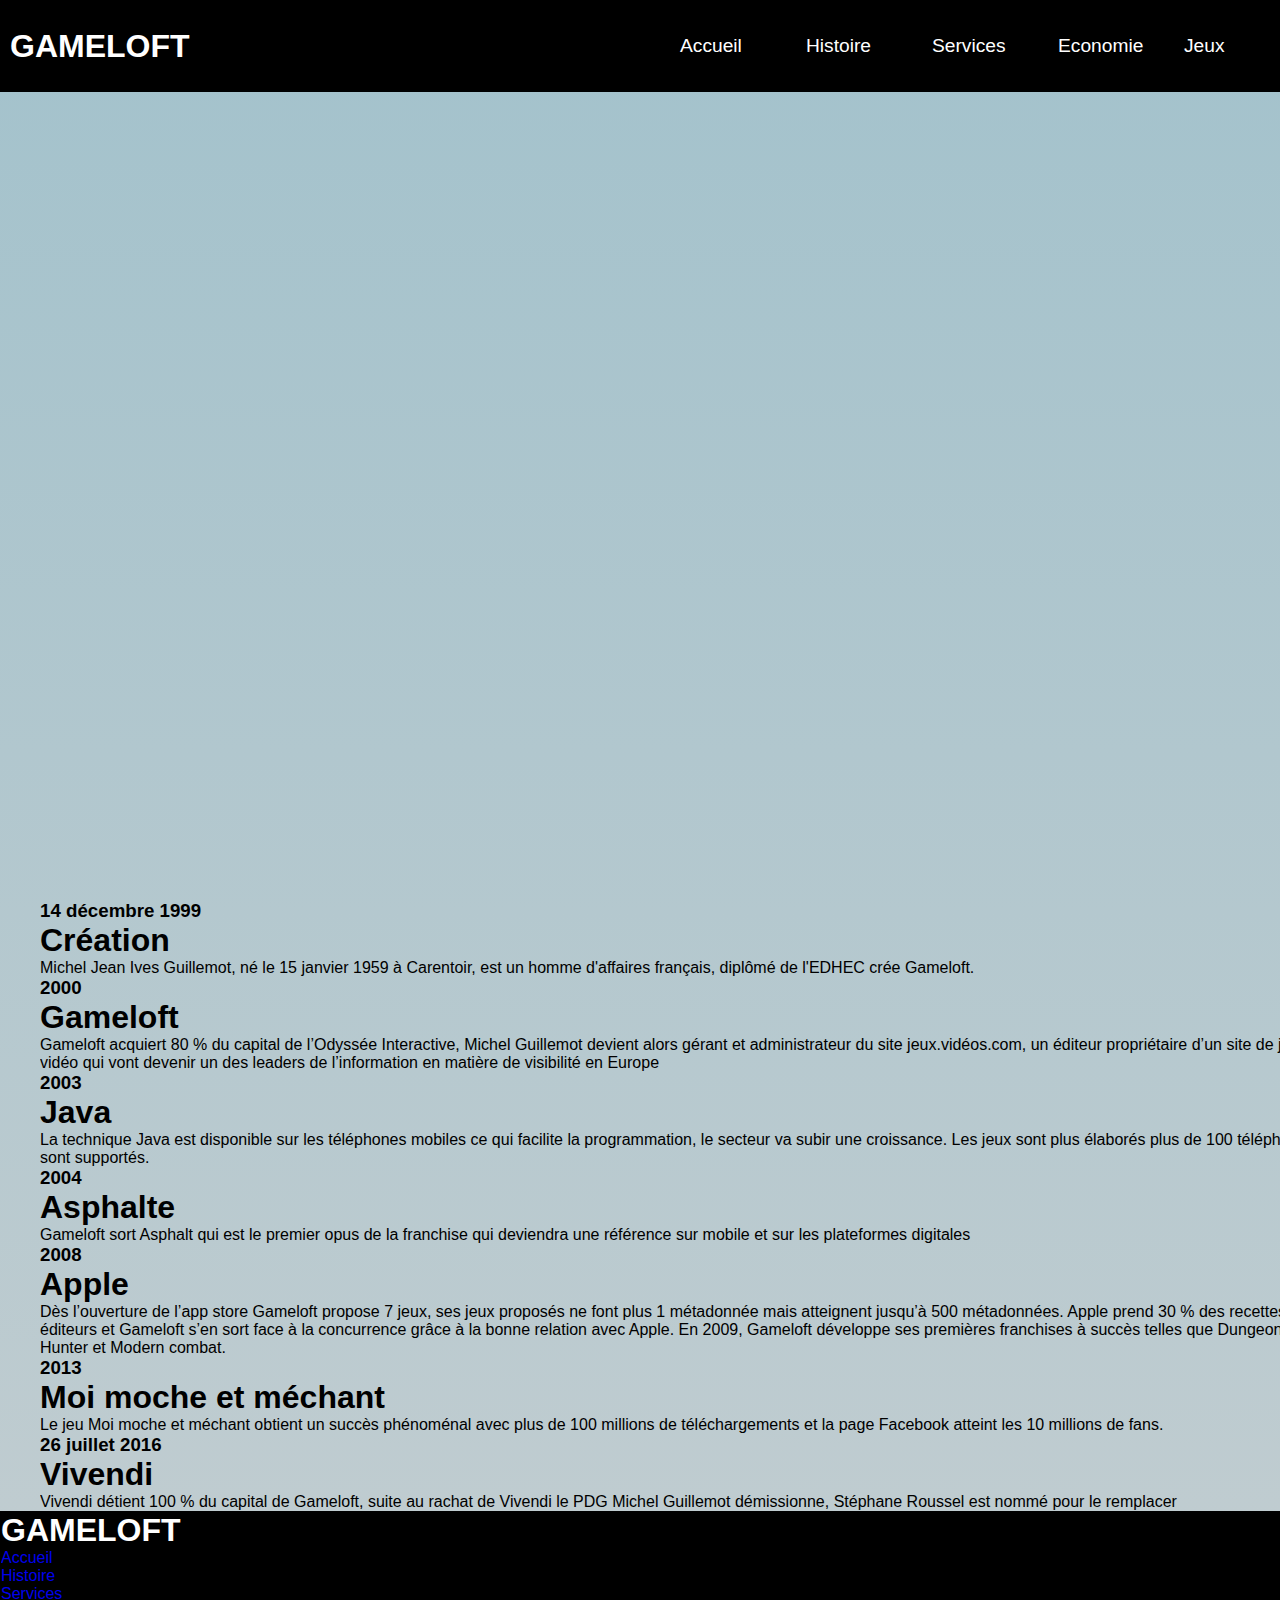
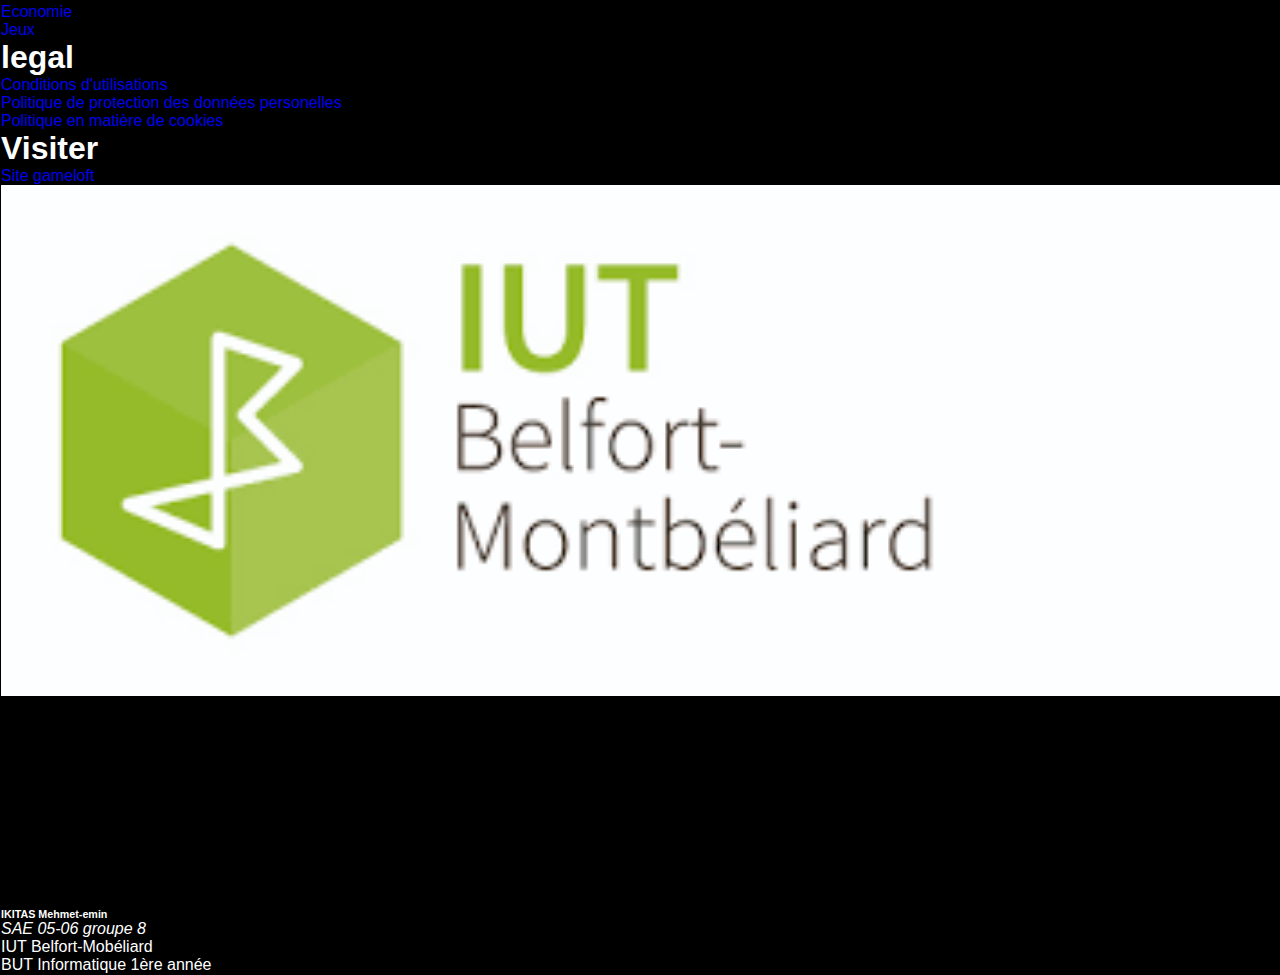
==== Histoire.html @ 2a23d39d "Add files via upload" ====
<!DOCTYPE html>
<html lang="fr">
<head>
    <meta charset="UTF-8">
    <meta http-equiv="X-UA-Compatible" content="IE=edge">
    <meta name="viewport" content="width=device-width, initial-scale=1.0">
    <link rel="stylesheet" href="style.css">
    <link rel="icon" href="gameloft1.png">
    <title>Histoire de Gameloft</title>
</head>
<body>
  <header>
  <nav class="navbar"> 
    <a href="#" class="titre"> GAMELOFT</a>
    <div class="nav-links">
        <ul>
            <li><a href="pageacueil.gameloft">Accueil</a></li>
            <li><a href="Histoire.html">Histoire</a></li>
            <li><a href="Service.html">Services</a></li>
            <li><a href="PageEconomie.html">Economie</a></li>
            <li><a href="jeu.html">Jeux</a></li>

        </ul>
    </div>
  </nav>
</header>
    <div class="container">
        <div class="timeline">
          <ul>
            <li>
              <div class="timeline-content">
                <h3 class="date">14 décembre 1999</h3>
                <h1>Création</h1>
                <p> Michel Jean Ives Guillemot, né le 15 janvier 1959 à Carentoir, est un homme d'affaires français, diplômé de l'EDHEC crée Gameloft.</p>
              </div>
            </li>
            <li>
              <div class="timeline-content">
                <h3 class="date">2000</h3>
                <h1>Gameloft</h1>
                <p>Gameloft acquiert 80 % du capital de l’Odyssée Interactive, Michel Guillemot devient alors gérant et administrateur du site jeux.vidéos.com, un éditeur propriétaire d’un site de jeux vidéo qui vont devenir un des leaders de l’information en matière de visibilité en Europe</p>
              </div>
            </li>
            <li>
              <div class="timeline-content">
                <h3 class="date">2003</h3>
                <h1>Java</h1>
                <p>La technique Java est disponible sur les téléphones mobiles ce qui facilite la programmation, le secteur va subir une croissance.
                    Les jeux sont plus élaborés plus de 100 téléphones sont supportés.</p>
              </div>
            </li>
            <li>
              <div class="timeline-content">
                <h3 class="date">2004</h3>
                <h1>Asphalte</h1>
                <p>Gameloft sort Asphalt qui est le premier opus de la franchise qui deviendra une référence sur mobile et sur les plateformes digitales</p>
              </div>
            </li>
            <li>
                <div class="timeline-content">
                  <h3 class="date">2008</h3>
                  <h1>Apple</h1>
                  <p>Dès l’ouverture de l’app store Gameloft propose 7
                    jeux, ses jeux proposés ne font plus 1 métadonnée mais atteignent jusqu’à 500 métadonnées. Apple prend 30 % des recettes des éditeurs et Gameloft s’en sort face à la concurrence grâce à la bonne relation avec Apple. En 2009, Gameloft développe ses premières franchises à succès telles que Dungeon Hunter et Modern combat.</p>
                </div>
              </li>
              <li>
                <div class="timeline-content">
                  <h3 class="date">2013</h3>
                  <h1>Moi moche et méchant</h1>
                  <p>Le jeu Moi moche et méchant obtient un succès phénoménal avec plus de 100 millions de téléchargements et la page Facebook atteint les 10 millions de fans.</p>
                </div>
              </li>
              <li>
                <div class="timeline-content">
                  <h3 class="date">26 juillet 2016</h3>
                  <h1>Vivendi</h1>
                  <p>Vivendi détient 100 % du capital de Gameloft, suite au rachat de Vivendi le PDG Michel Guillemot démissionne, Stéphane Roussel est nommé pour le remplacer</p>
                </div>
              </li>
          </ul>
        </div>
      </div>
<div class="basdepage">
  <footer>
    <h1>GAMELOFT</h1>
            <div class="py"><a href="pageacueilgameloft.html">Accueil</a></div>
            <div class="py"><a href="Histoire.html">Histoire</a></div>
            <div class="py"><a href="Service.html">Services</a></div>
            <div class="py"><a href="PageEconomie.html">Economie</a></div>
            <div class="py"><a href="jeu.html">Jeux</a></div>
            <div class="condition"><h1> legal</h1></div>
            <div class="condition"><a href="https://www.gameloft.com/fr/conditions-of-use">Conditions d'utilisations</a></div>
            <div class="condition"><a href="https://www.gameloft.com/fr/privacy-notice"> Politique de protection des données personelles</a></div>
            <div class="condition"><a href="https://www.gameloft.com/fr/legal/showcase-cookie-policy"> Politique en matière de cookies</a></div>
            <div class="Visiter"><h1>Visiter</h1></div>
            <div class="Visiter"><a href="https://www.fr.gameloft.com/">Site gameloft</a></div>
            <div class="image"><img src="logo1.png" alt="image IUT Belfort-Mobéliard"></div>
            <div class="image"><img src="logo2.jpeg" class="image2" alt="image BUT Informatique"></div>
            <div class="texte"><h6> IKITAS Mehmet-emin</h6></div>
            <div class="texte"><p> <i>SAE 05-06 groupe 8</i> </p></div>
            <div class="texte"><p> IUT Belfort-Mobéliard</p></div>
            <div class="texte"><p> BUT Informatique 1ère année</p></div>
          </footer>
</div>


    
</body>
</html>
---- style.css ----
*{
    margin: 0;
    padding: 0;
    list-style: none;
    text-decoration: none;
    font-family: helvetica;
    width: 100%;
    overflow-x: hidden;
    
}
header{
    height: 100vh;
    width: 10em;
    background-size: cover;

}
.navbar{
    position: fixed;
    padding: 10px;
    display: flex;
    justify-content: space-between;
    align-items: center;
    width: 100%;
    box-sizing:border-box ;
    background-color: black;
    
}
.navbar a {
    color: white;
}
.navbar .titre{
    font-size: 2em;
    font-weight: bold;
}
.navbar .nav-links ul {
    display: flex;

}
li{
    padding:0px 40px;
    
}
.navbar .menuhamburger{
    display: none;
    position: absolute;
    top: 50px;
    right: 50px;
    width: 35px;
}
@media screen and (max-width:800px) {
    .navbar .menuhamburger{
        display: block;
    }
    .nav-links{
        top: 0;
        left: 0;
        position: absolute;
        background-color: rgb(228, 222, 222);
        backdrop-filter: blur(7px);
        height: 100vh;
        width: 100%;
        display: flex;
        justify-content: center;
        align-items: center;
        margin-left: -100% ;
        transition: all 0,5s ease;

    }
    .navbar{
        padding: 0;
    }
    .navbar .titre{
        position: absolute;
        top : 50px;
        left: 50px;
    }
    .nav-links ul{
        display: flex;
        flex-direction: column;
        align-items: center;
    }
    
}
.navbar .menuhamburger{
    position: absolute;
    top: 50px;
    right: 50px;
    width: 35px;
}
.navbar .nav-links ul li {
    margin: 25px 0;
    font-size: 1.2em;

}
.nav-links.mobile-menu{
    margin-left: 0;
}

video{
    position:relative;
    max-width:100%;
    margin: 93px 0px 0px 0px;
    z-index: -100;
    
}


main img {
    position: relative;
    top: -188px;
    left: 428px;
    height: 204px;
    width: 378px;
    z-index: -120;
}
main h3{
    position: absolute;
    top: 416px;
    left: 433px;
    margin: 674px 0 0 0;
    color: rgb(32, 32, 32);
    font-size: 2em;
    z-index: -99;

    
}
main p{
    position: absolute;
    top: 601px;
    margin: 550px -465px 0;
    left: 474px;
    display: flex;
    align-items: center;

    text-align: center;
    font-size: 1.2em;
    z-index: -2;
    
    
}

.mission{
    position: relative;
    top: -350px;
    z-index: -20;

}
.donnees{
    position: absolute;
    top: 717px;
    left: 5px;
    margin: 910px 0 0 0;
    text-align: center;
    
}
footer{
    background-color: black; 
    color: white;
    font-size: 1em;
    position: relative;
    padding: 1px;


    
}
footer .nav{
    padding: 10px;
    display: flex;
    justify-content: space-between;
    align-items: center;
    width: 100%;
    box-sizing:border-box ;
    background-color: black;
}
.nav a{
    color: white;

}
 .title{
    font-size: 2em;
    font-weight: bold;
    color: white;
}

.nav ul {
    display: flex;

}
.nav li{
    padding:0px 75px;
}
.nav ul li {
    margin: 25px 0;
    font-size: 1.2em;

} video :before{
    background-color: black;
}
body{
    background: linear-gradient(#a3c2cc,lightgrey);
}
.image2{
    position: relative;
    top: -633px;
    left: 428px;
    height: 204px;
    width: 378px;
    z-index: -110;
    

}
.overlay {
    background-color: #00000042;
    
}
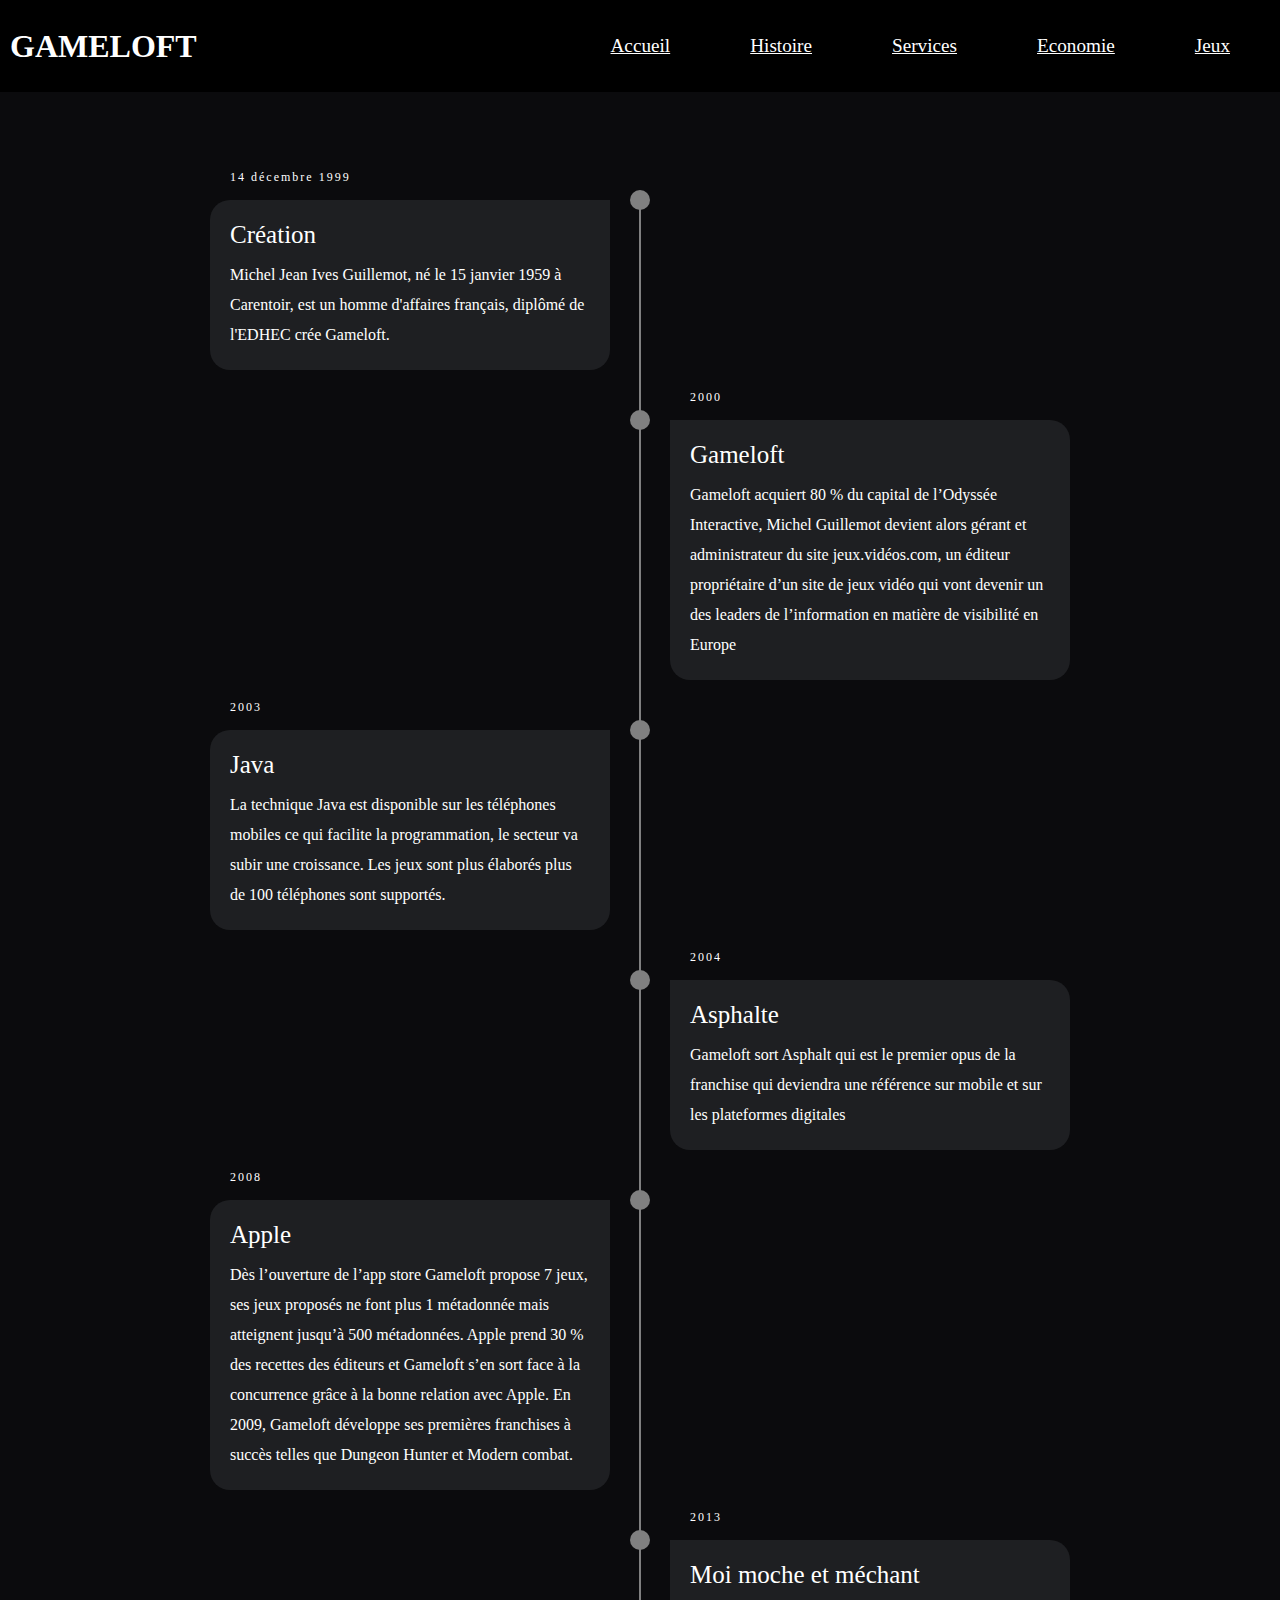
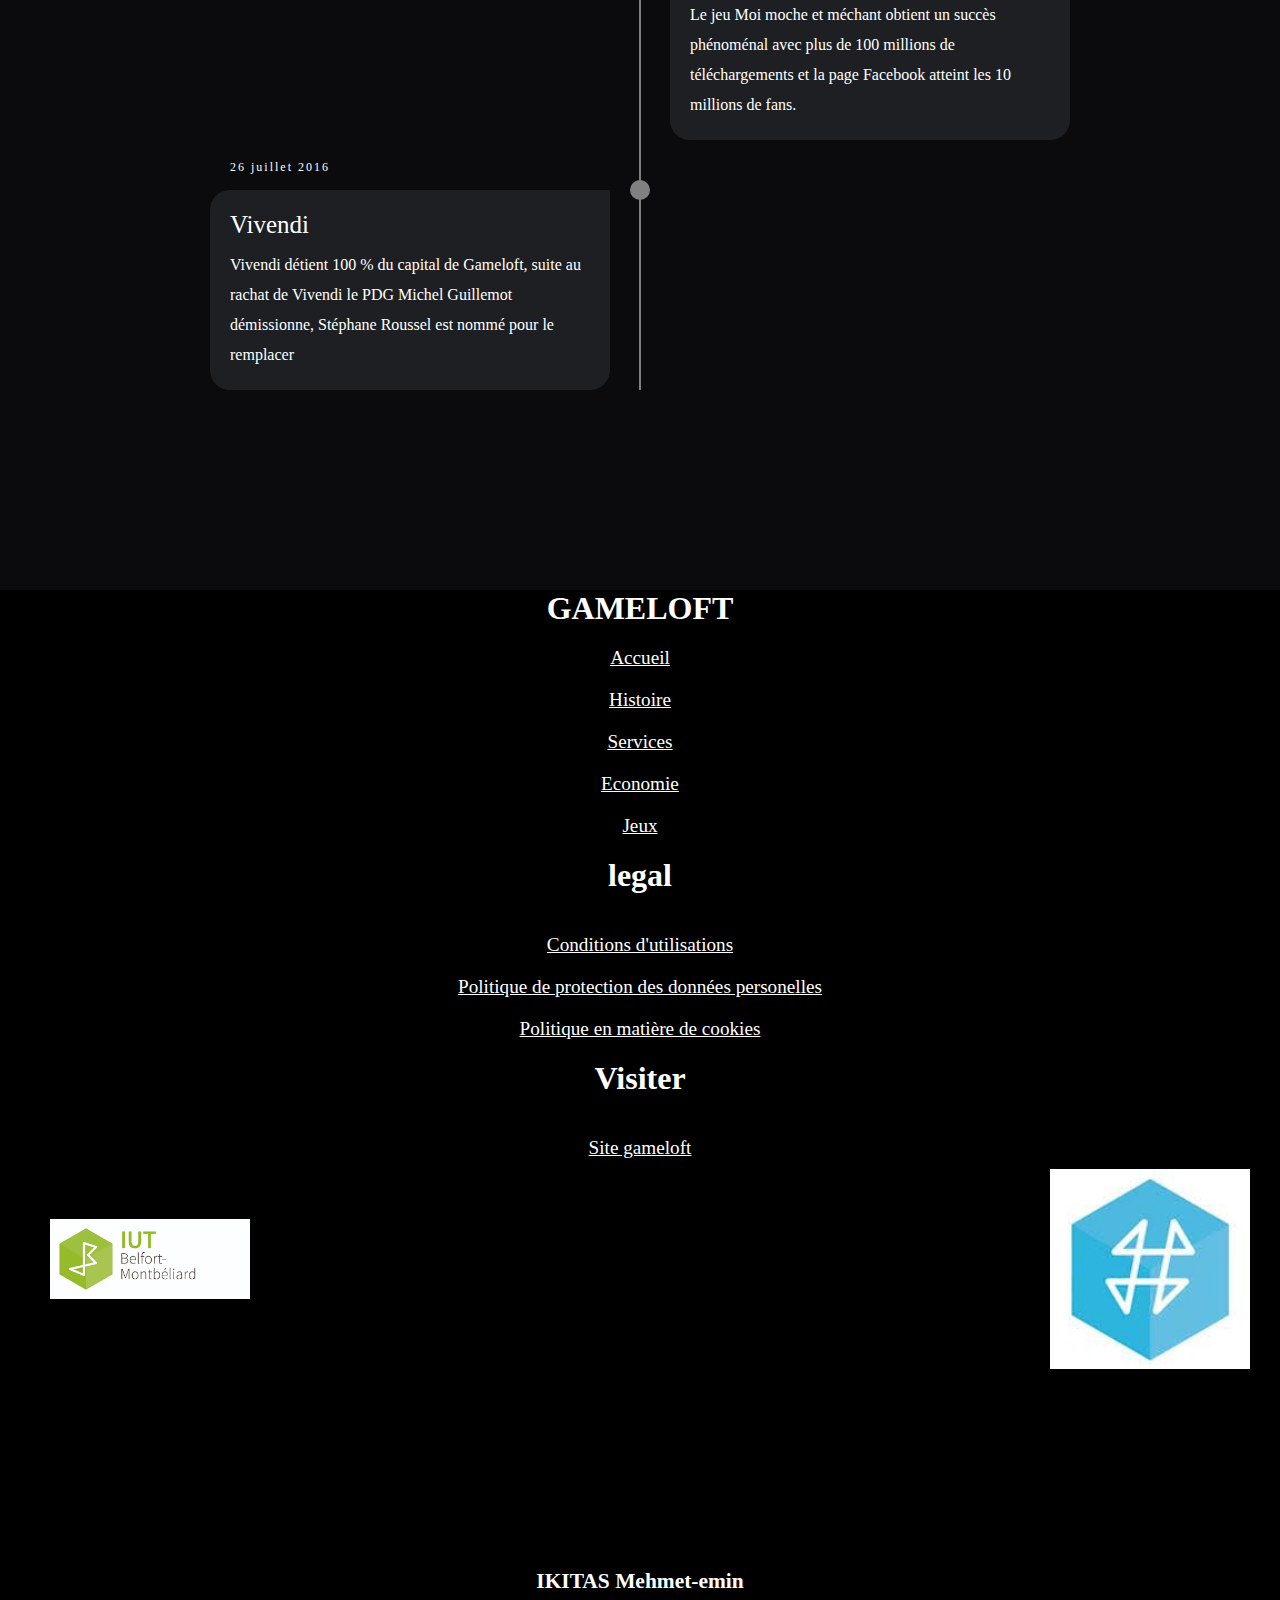
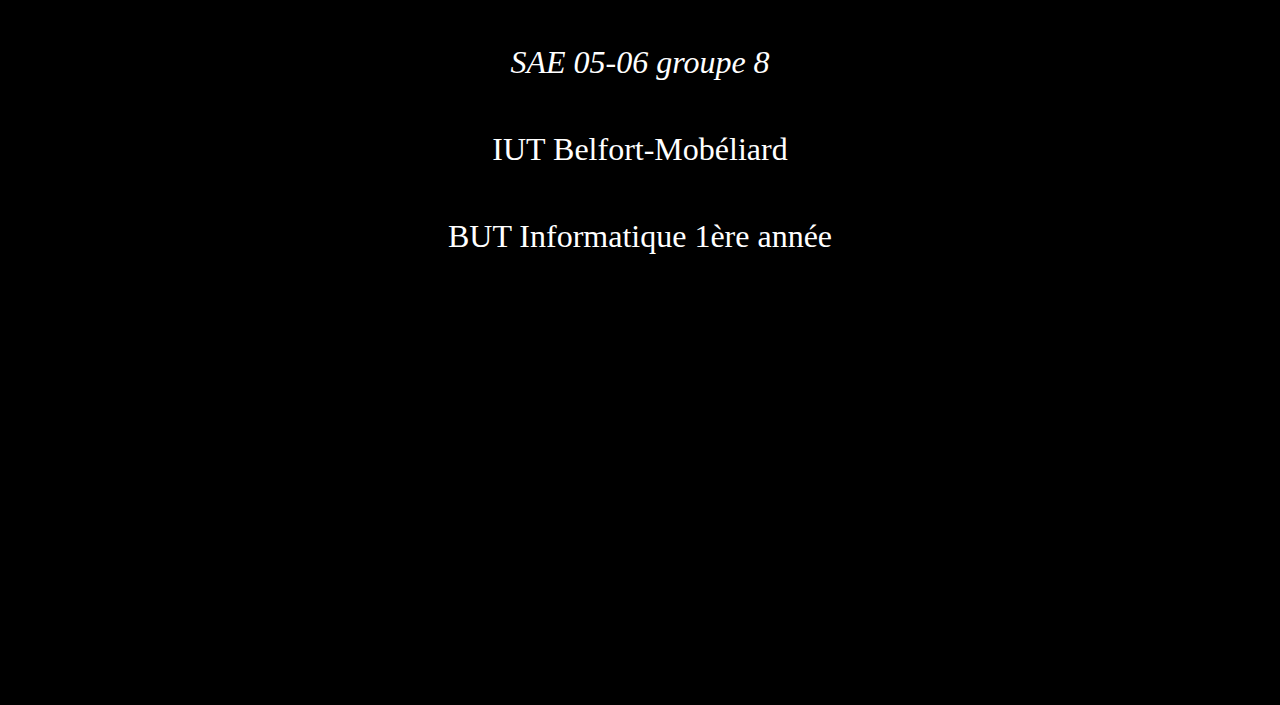
==== commit 3f95285d: "Update Histoire.html" ====
--- a/Histoire.html
+++ b/Histoire.html
@@ -14,7 +14,7 @@
     <a href="#" class="titre"> GAMELOFT</a>
     <div class="nav-links">
         <ul>
-            <li><a href="pageacueil.gameloft">Accueil</a></li>
+            <li><a href="pageacueilgameloft.html">Accueil</a></li>
             <li><a href="Histoire.html">Histoire</a></li>
             <li><a href="Service.html">Services</a></li>
             <li><a href="PageEconomie.html">Economie</a></li>
@@ -107,4 +107,4 @@
 
     
 </body>
-</html>+</html>
--- a/style.css
+++ b/style.css
@@ -1,19 +1,24 @@
-*{
+
+* {
     margin: 0;
     padding: 0;
     list-style: none;
     text-decoration: none;
-    font-family: helvetica;
+    box-sizing: border-box;
     width: 100%;
-    overflow-x: hidden;
-    
-}
-header{
-    height: 100vh;
-    width: 10em;
+  }
+  html,body{
+    height: 100%;
+  }
+  html {
+    font-family: "Montserrat";
+  }
+  header{
+    width: 1em;
     background-size: cover;
 
 }
+
 .navbar{
     position: fixed;
     padding: 10px;
@@ -23,7 +28,7 @@
     width: 100%;
     box-sizing:border-box ;
     background-color: black;
-    
+    z-index: 2;
 }
 .navbar a {
     color: white;
@@ -40,185 +45,223 @@
     padding:0px 40px;
     
 }
-.navbar .menuhamburger{
-    display: none;
-    position: absolute;
-    top: 50px;
-    right: 50px;
-    width: 35px;
-}
-@media screen and (max-width:800px) {
-    .navbar .menuhamburger{
-        display: block;
-    }
-    .nav-links{
-        top: 0;
-        left: 0;
-        position: absolute;
-        background-color: rgb(228, 222, 222);
-        backdrop-filter: blur(7px);
-        height: 100vh;
-        width: 100%;
-        display: flex;
-        justify-content: center;
-        align-items: center;
-        margin-left: -100% ;
-        transition: all 0,5s ease;
-
-    }
-    .navbar{
-        padding: 0;
-    }
-    .navbar .titre{
-        position: absolute;
-        top : 50px;
-        left: 50px;
-    }
-    .nav-links ul{
-        display: flex;
-        flex-direction: column;
-        align-items: center;
-    }
-    
-}
-.navbar .menuhamburger{
-    position: absolute;
-    top: 50px;
-    right: 50px;
-    width: 35px;
-}
 .navbar .nav-links ul li {
     margin: 25px 0;
     font-size: 1.2em;
-
-}
-.nav-links.mobile-menu{
-    margin-left: 0;
-}
-
-video{
-    position:relative;
-    max-width:100%;
-    margin: 93px 0px 0px 0px;
-    z-index: -100;
-    
-}
-
-
-main img {
-    position: relative;
-    top: -188px;
-    left: 428px;
-    height: 204px;
-    width: 378px;
-    z-index: -120;
-}
-main h3{
-    position: absolute;
-    top: 416px;
-    left: 433px;
-    margin: 674px 0 0 0;
-    color: rgb(32, 32, 32);
-    font-size: 2em;
-    z-index: -99;
-
-    
-}
-main p{
-    position: absolute;
-    top: 601px;
-    margin: 550px -465px 0;
-    left: 474px;
+    text-decoration: underline;
+    color: white;
+
+}
+
+.nav-links li:hover{
+  transform: scale(1.3);
+  transition: all 0.3s ease-in-out;
+}
+
+  .container {
+    min-height: 100vh;
+    width: 100%;
     display: flex;
     align-items: center;
-
-    text-align: center;
-    font-size: 1.2em;
-    z-index: -2;
-    
-    
-}
-
-.mission{
+    justify-content: center;
+    padding: 200px 0;
+    background-color:#0b0b0d;
+    z-index: -100;
+  }
+  .timeline {
+    width: 80%;
+    height: auto;
+    max-width: 800px;
+    margin: 0 auto;
     position: relative;
-    top: -350px;
-    z-index: -20;
-
-}
-.donnees{
-    position: absolute;
-    top: 717px;
-    left: 5px;
-    margin: 910px 0 0 0;
-    text-align: center;
-    
-}
-footer{
-    background-color: black; 
+  
+  }
+  
+  .timeline ul {
+    list-style: none;
+  }
+  .timeline ul li {
+    padding: 20px;
+    background-color: #1e1f22;
     color: white;
-    font-size: 1em;
-    position: relative;
-    padding: 1px;
-
-
-    
-}
-footer .nav{
-    padding: 10px;
-    display: flex;
-    justify-content: space-between;
-    align-items: center;
-    width: 100%;
-    box-sizing:border-box ;
-    background-color: black;
-}
-.nav a{
-    color: white;
-
-}
- .title{
-    font-size: 2em;
-    font-weight: bold;
-    color: white;
-}
-
-.nav ul {
-    display: flex;
-
-}
-.nav li{
-    padding:0px 75px;
-}
-.nav ul li {
-    margin: 25px 0;
-    font-size: 1.2em;
-
-} video :before{
-    background-color: black;
-}
-body{
-    background: linear-gradient(#a3c2cc,lightgrey);
-}
-.image2{
-    position: relative;
-    top: -633px;
-    left: 428px;
-    height: 204px;
-    width: 378px;
-    z-index: -110;
-    
-
-}
-.overlay {
-    background-color: #00000042;
-    
-}
-
-
-   
-
-
-
-
-
-
+    border-radius: 10px;
+    margin-bottom: 20px;
+  }
+  .timeline ul li:last-child {
+    margin-bottom: 0;
+  }
+  .timeline-content h1 {
+    font-weight: 500;
+    font-size: 25px;
+    line-height: 30px;
+    margin-bottom: 10px;
+  }
+  .timeline-content p {
+    font-size: 16px;
+    line-height: 30px;
+    font-weight: 300;
+  }
+  .timeline-content .date {
+    font-size: 12px;
+    font-weight: 300;
+    margin-bottom: 10px;
+    letter-spacing: 2px;
+  }
+  @media only screen and (min-width: 768px) {
+    .timeline:before {
+      content: "";
+      position: absolute;
+      top: 0;
+      left: 50%;
+      transform: translateX(-50%);
+      width: 2px;
+      height: 100%;
+      background-color: gray;
+    }
+    .timeline ul li {
+      width: 50%;
+      position: relative;
+      margin-bottom: 50px;
+    }
+    .timeline ul li:nth-child(odd) {
+      float: left;
+      clear: right;
+      transform: translateX(-30px);
+      border-radius: 20px 0px 20px 20px;
+    }
+    .timeline ul li:nth-child(even) {
+      float: right;
+      clear: left;
+      transform: translateX(30px);
+      border-radius: 0px 20px 20px 20px;
+    }
+    .timeline ul li::before {
+      content: "";
+      position: absolute;
+      height: 20px;
+      width: 20px;
+      border-radius: 50%;
+      background-color: gray;
+      top: 0px;
+    }
+    .timeline ul li:nth-child(odd)::before {
+      transform: translate(50%, -50%);
+      right: -30px;
+    }
+    .timeline ul li:nth-child(even)::before {
+      transform: translate(-50%, -50%);
+      left: -30px;
+    }
+    .timeline-content .date {
+      position: absolute;
+      top: -30px;
+    }
+    .timeline ul li:hover::before {
+      background-color: aqua;
+    }
+  }
+.basdepage footer{
+  
+  padding: 300px 50px 50px ;
+
+  background: black;
+  flex-grow: 1;
+}
+
+.basdepage h1{
+  color: white;
+  font-size: 2em;
+  display: flex;
+  justify-content: center;
+  align-items: center;
+  position: relative;
+  top: -300px;
+  font-size: 2em;
+}
+.py a{
+  display: flex;
+  justify-content: center;
+  align-items: center;
+  color: white;
+  margin: 20px 0 0 0;
+  position: relative;
+  top: -300px;
+  font-size: 1.2em;
+  text-decoration: underline;
+
+
+}
+.py a:hover{
+  transform: scale(1.3);
+  transition: all 0.3s ease-in-out;
+
+}
+.condition h1{
+  margin: 20px 0 0 0;
+  font-size: 2em;
+}
+.condition a{
+  position: relative;
+  top: -280px;
+  display: flex;
+  justify-content: center;
+  align-items: center;
+  color: white;
+  margin: 20px 0 0 0;
+  font-size: 1.2em;
+  text-decoration: underline;
+
+
+
+}
+.condition a:hover{
+  transform: scale(1.3);
+  transition: all 0.3s ease-in-out;
+}
+.Visiter a {
+  display: flex;
+  justify-content: center;
+  align-items: center;
+  color: white;
+  margin: 20px 0 0 0;
+  position: relative;
+  top: -260px;
+  font-size: 1.2em;
+  text-decoration: underline;
+
+
+}
+.Visiter h1{
+  position: relative;
+  top: -280px;
+  margin: 20px 0 0 0 ;
+  font-size:2em;
+
+}
+.Visiter a:hover{
+  transform: scale(1.3);
+  transition: all 0.3s ease-in-out;
+}
+.image {
+  height: 250px;
+  width: 200px;
+  position: relative;
+  top: -200px;
+
+}
+.image .image2{
+  position: relative;
+  top: -300px;
+  left: 1000px;
+
+}
+.texte {
+  position: relative;
+  color: white;
+  top: -400px;
+  font-size: 2em;
+  margin: 50px 0 0 0;
+  display: flex;
+  text-align: center;
+}
+  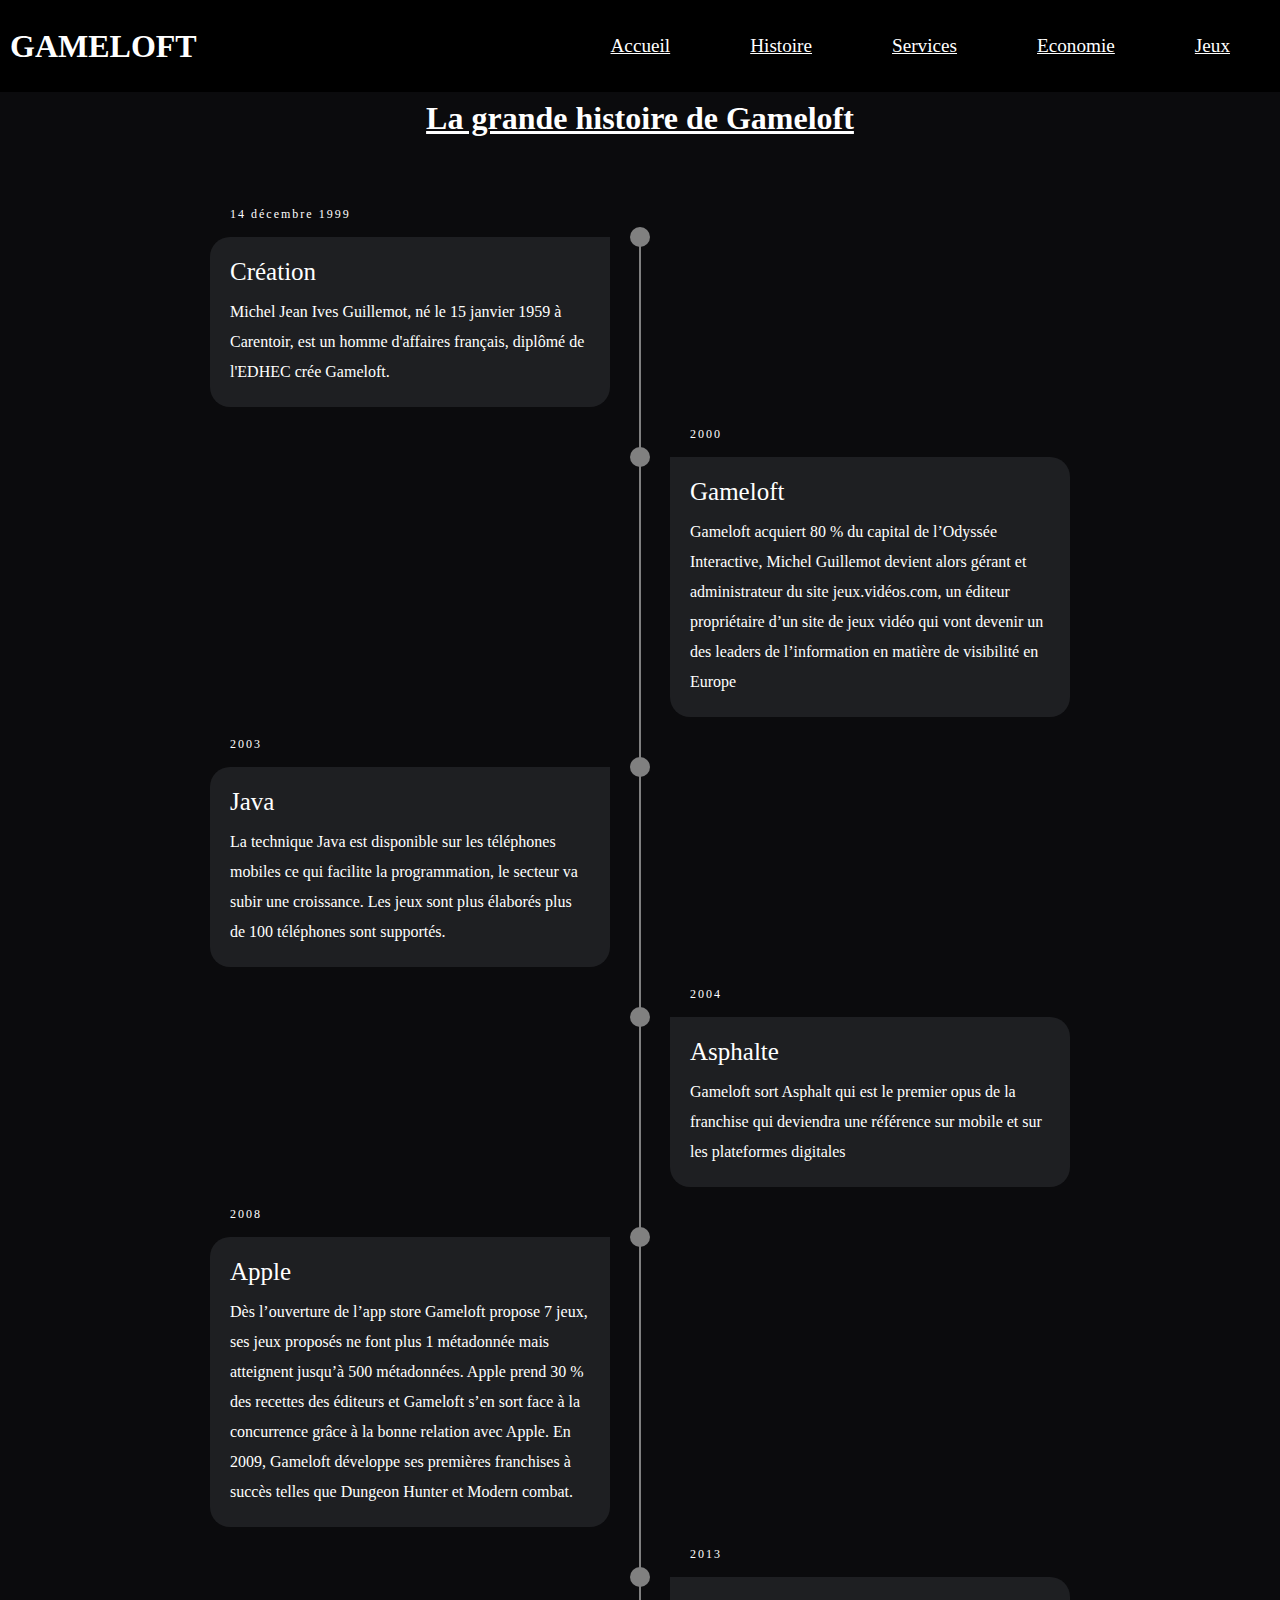
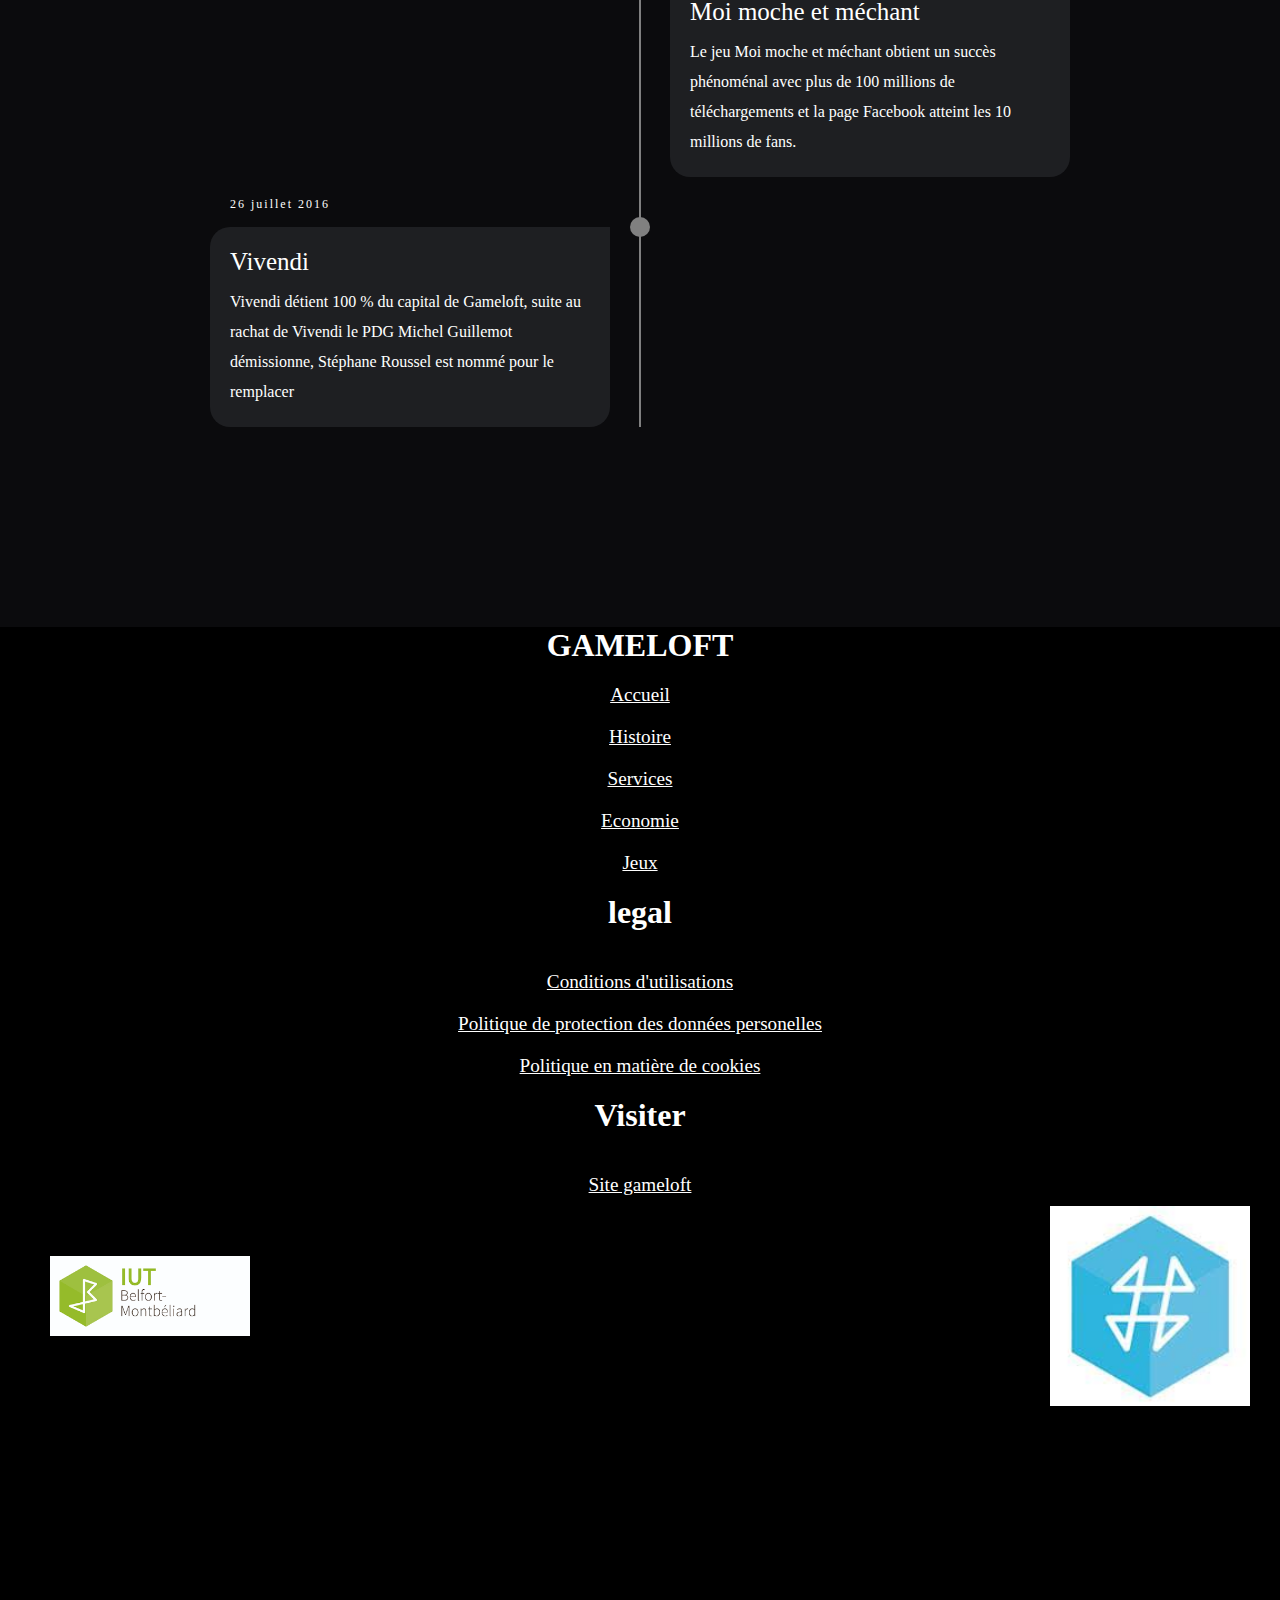
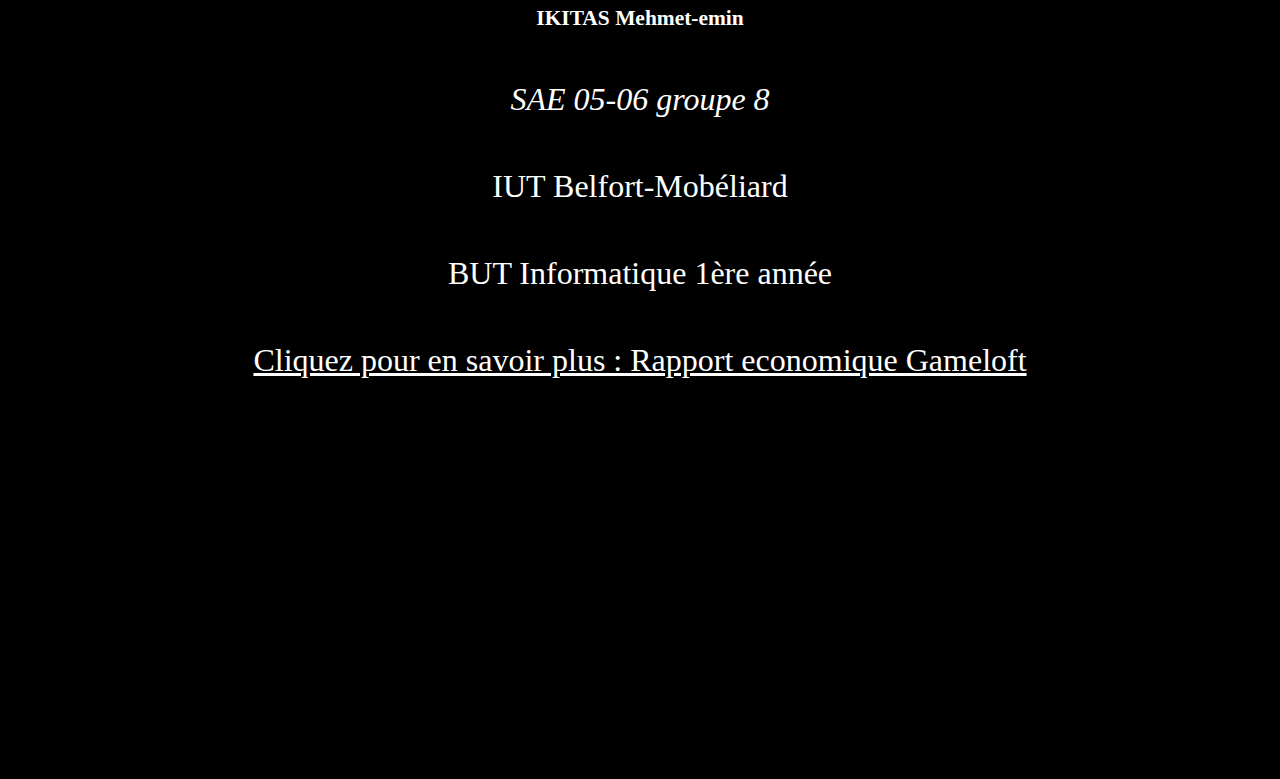
==== commit a12179c8: "Update Histoire.html" ====
--- a/Histoire.html
+++ b/Histoire.html
@@ -24,6 +24,7 @@
     </div>
   </nav>
 </header>
+    <div class="title"><h1>La grande histoire de Gameloft</h1></div>
     <div class="container">
         <div class="timeline">
           <ul>
@@ -101,6 +102,8 @@
             <div class="texte"><p> <i>SAE 05-06 groupe 8</i> </p></div>
             <div class="texte"><p> IUT Belfort-Mobéliard</p></div>
             <div class="texte"><p> BUT Informatique 1ère année</p></div>
+            <div class="rapport"><a href="Rapport_economique_gameloft_IKITAS_Mehmet-emin_SAE-05-06_groupe8_S1(1).pdf">Cliquez pour en savoir plus : Rapport economique Gameloft</a></div>
+
           </footer>
 </div>
 
--- a/style.css
+++ b/style.css
@@ -57,6 +57,15 @@
   transform: scale(1.3);
   transition: all 0.3s ease-in-out;
 }
+.title h1 {
+  color: white;
+  font-size: 2em;
+  position: relative;
+  top: 100px;
+  display: flex;
+  justify-content: center;
+  text-decoration: underline;
+}
 
   .container {
     min-height: 100vh;
@@ -264,4 +273,17 @@
   display: flex;
   text-align: center;
 }
-  +.rapport a{
+  position: relative;
+  top: -350px;
+  color: white;
+  display: flex;
+  justify-content: center;
+  font-size: 2em;
+  text-decoration: underline;
+} 
+.rapport a:hover{
+  transform: scale(1.3);
+  transition: all 0.3s ease-in-out;
+}
+  
